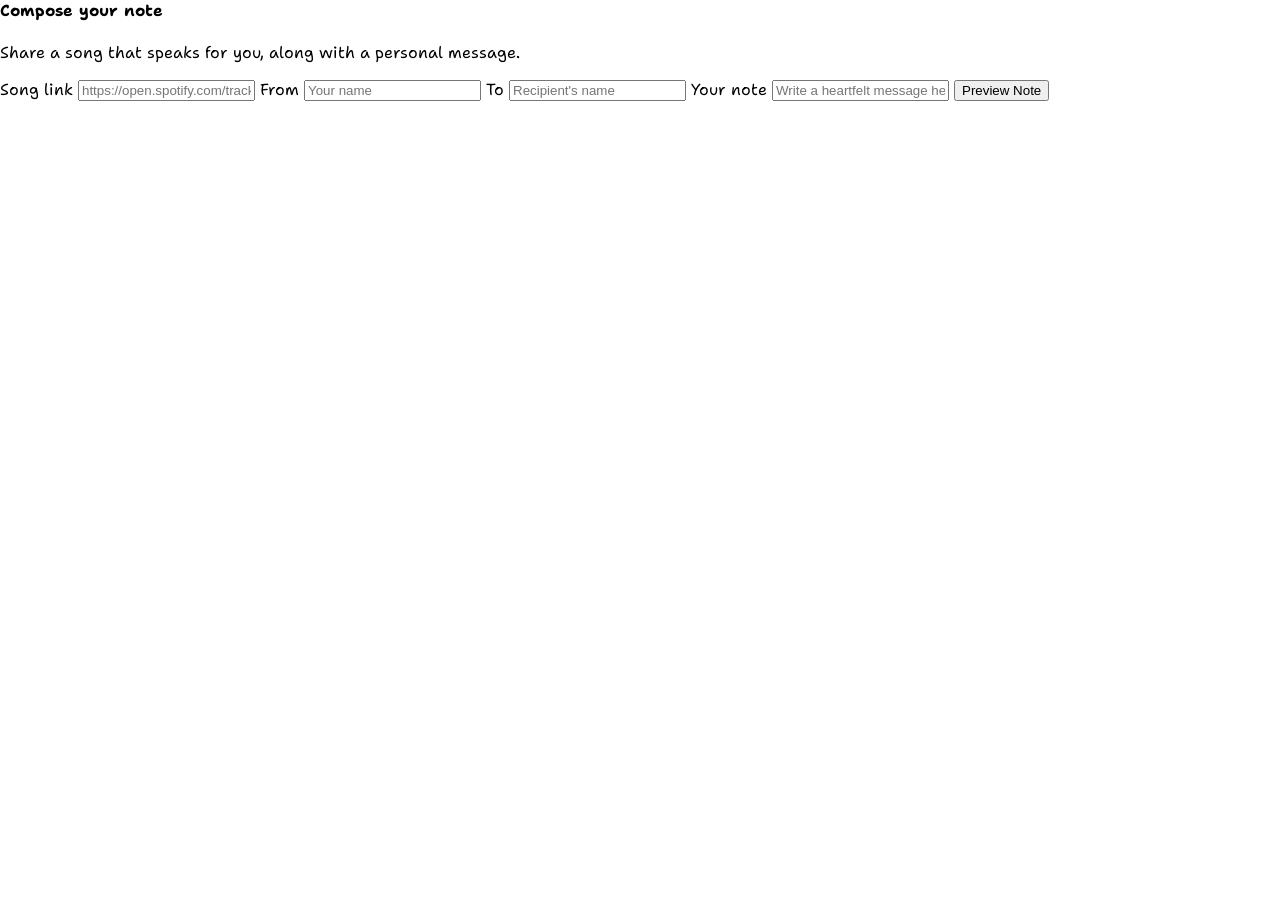
==== create.html @ 0fa99f5e "Merge pull request #22 from genevieveagugua/feature/create-note-styling Feat: Add html structure for" ====
<html lang="en">
  <head>
    <meta charset="UTF-8" />
    <meta name="viewport" content="width=device-width, initial-scale=1.0" />
    <title>CreateNote</title>
    <link rel="stylesheet" href="styles/base.css" />
    <link rel="stylesheet" href="styles/component.css" />
    <link rel="stylesheet" href="styles/layout.css" />
    <link rel="stylesheet" href="styles/pages.css" />
    <link
      href="https://fonts.googleapis.com/css2?family=Shantell+Sans:ital,wght@0,300..800;1,300..800&display=swap"
      rel="stylesheet"
    />
  </head>
  <body>
    <form>
      <h4>Compose your note</h4>
      <p>Share a song that speaks for you, along with a personal message.</p>
      <label for="song-link">Song link</label>
      <input type="text" id="song-link" name="song-link" placeholder="https://open.spotify.com/track/... Copy and paste a link from Spotify, Apple Music, or YouTube Music" />

      <label for="From">From</label>
      <input type="text" id="from-name" name="from-name" placeholder="Your name" />

      <label for="to">To</label>
      <input
        type="text"
        id="to-name"
        name="to-name"
        placeholder="Recipient's name"
      />

      <label for="your-note">Your note</label>
      <input
        type="text"
        id="your-note"
        name="your-note"
        placeholder="Write a heartfelt message here..."
      />

      <button class="btn-primary">Preview Note</button>
    </form>
  </body>
</html>
---- styles/base.css ----
:root {
      --background: #1a0b0e;
      --foreground: #fdf5f6;
      --border: #3a1a27;
      --input: #2d1418;
      --primary: #f22b6d;
      --primary-foreground: #fdf5f6;
      --secondary: #2d1418;
      --secondary-foreground: #fdf5f6;
      --muted: #2b151c;
      --muted-foreground: #a38b8e;
      --success: #214030;
      --success-foreground: #e6f9f0;
      --accent: #ff8da1;
      --accent-foreground: #1a0b0e;
      --destructive: #550019;
      --destructive-foreground: #ffecef;
      --warning: #4a2a16;
      --warning-foreground: #ffefd8;
      --card: #2a1218;
      --card-foreground: #fdf5f6;
      --sidebar: #16070a;
      --sidebar-foreground: #fdf5f6;
      --sidebar-primary: #3b1723;
      --sidebar-primary-foreground: #fdf5f6;
      --radius-sm: 4px;
      --radius-md: 8px;
      --radius-lg: 12px;
      --radius-xl: 18px;
      --font-family-body: Shantell Sans;
    }

    body {
      font-family: var(--font-family-body);
      margin: 0;
      padding: 0;
    }
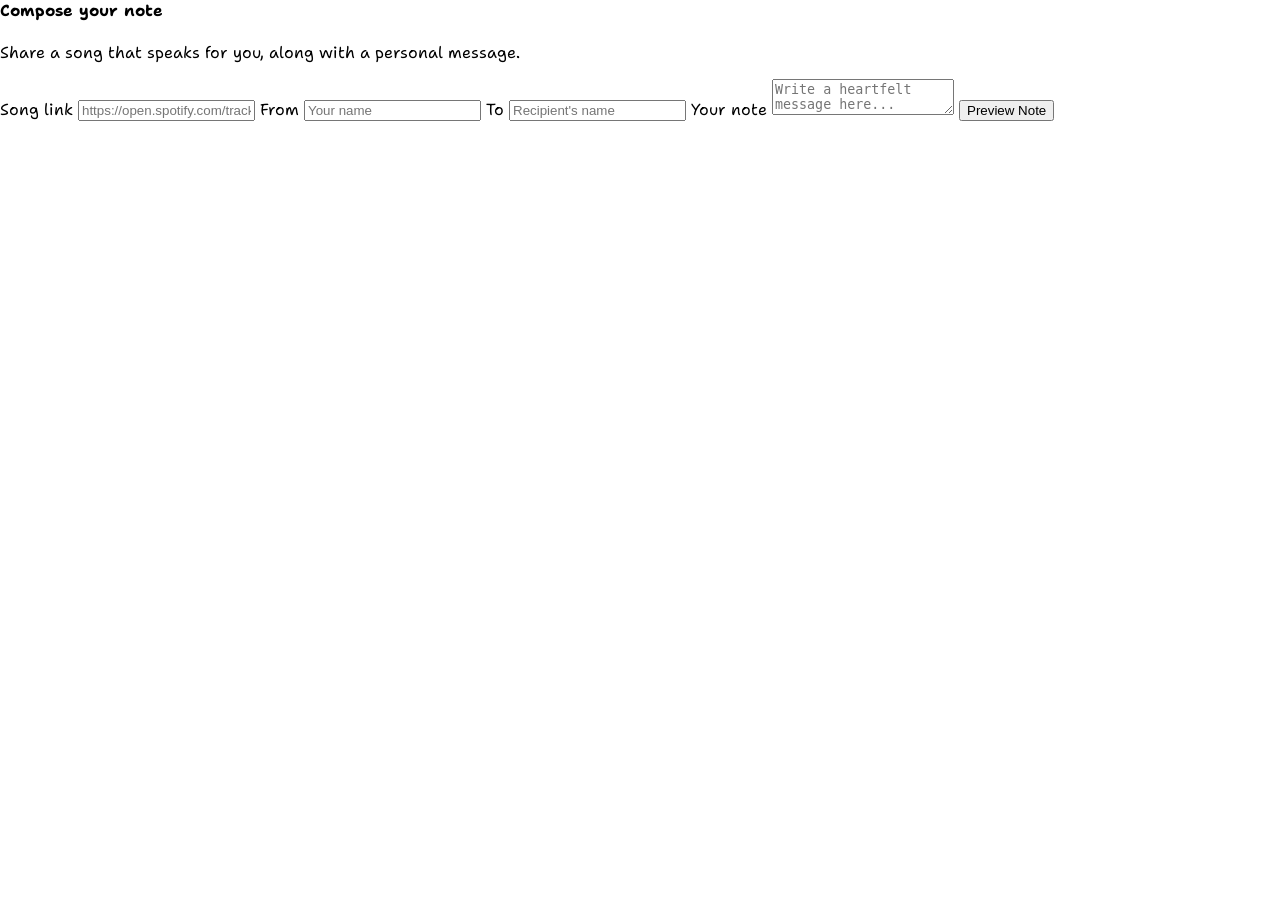
==== commit ad7023a1: "Merge pull request #23 from genevieveagugua/feature/create-note-styling Feat: Refine html structure " ====
--- a/create.html
+++ b/create.html
@@ -31,12 +31,7 @@
       />
 
       <label for="your-note">Your note</label>
-      <input
-        type="text"
-        id="your-note"
-        name="your-note"
-        placeholder="Write a heartfelt message here..."
-      />
+      <textarea id="your-note" name="your-note" placeholder="Write a heartfelt message here..."></textarea>
 
       <button class="btn-primary">Preview Note</button>
     </form>
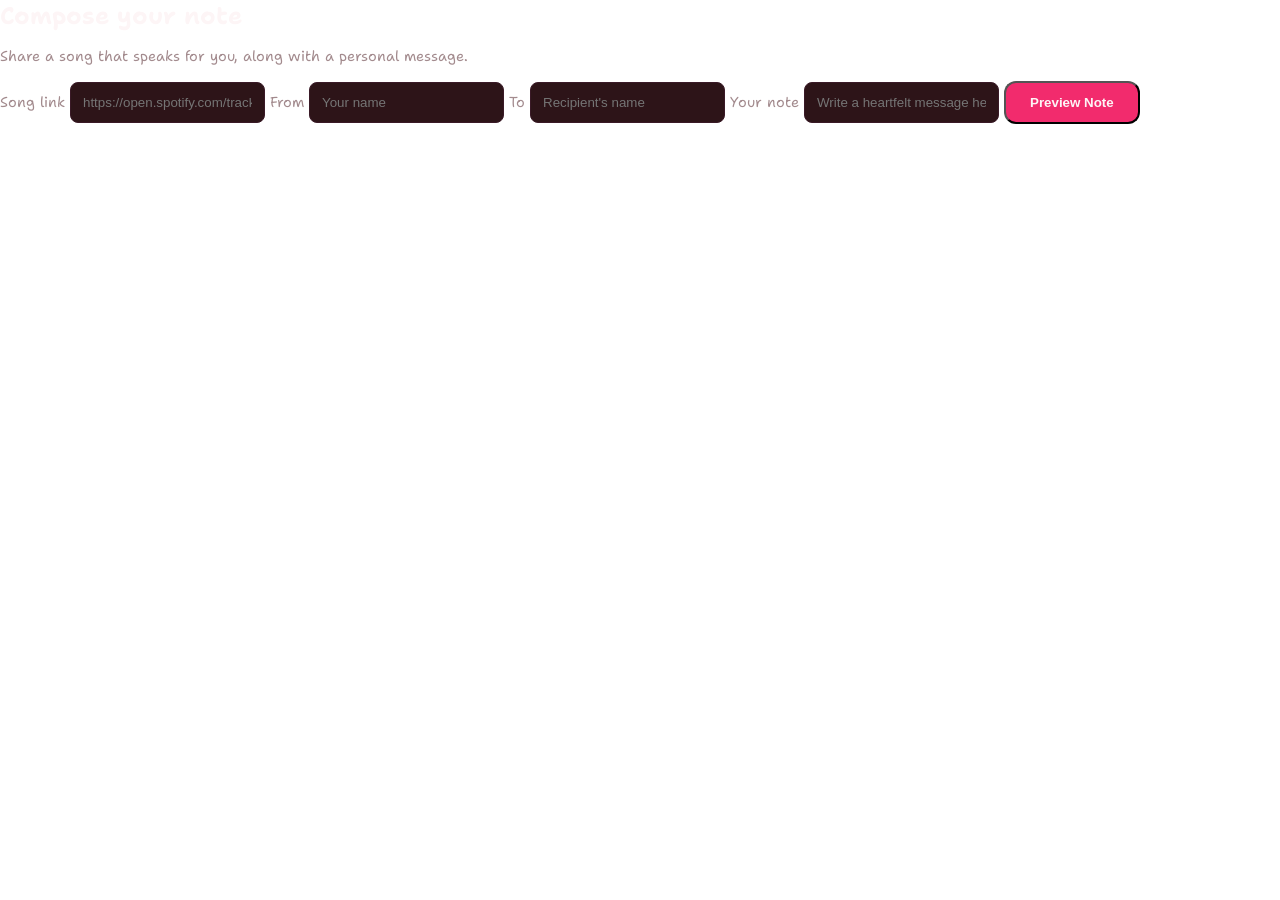
==== commit a2bb15ca: "Feat: Add html structure for Create Note page with CSS base styling" ====
--- a/create.html
+++ b/create.html
@@ -31,7 +31,12 @@
       />
 
       <label for="your-note">Your note</label>
-      <textarea id="your-note" name="your-note" placeholder="Write a heartfelt message here..."></textarea>
+      <input
+        type="text"
+        id="your-note"
+        name="your-note"
+        placeholder="Write a heartfelt message here..."
+      />
 
       <button class="btn-primary">Preview Note</button>
     </form>
--- a/styles/component.css
+++ b/styles/component.css
@@ -0,0 +1,84 @@
+/* ============================= */
+/* BUTTONS */
+/* ============================= */
+
+.btn,
+button {
+  padding: 0.75rem 1.5rem;
+  border-radius: var(--radius-lg);
+  font-weight: 600;
+  transition: 0.3s ease;
+}
+
+.btn-primary,
+button[type="submit"],
+#hero button:first-of-type {
+  background: var(--primary);
+  color: var(--primary-foreground);
+}
+
+.btn-primary:hover {
+  opacity: 0.85;
+}
+
+.btn-secondary,
+#hero button:last-of-type {
+  background: transparent;
+  border: 1px solid var(--border);
+  color: var(--foreground);
+}
+
+/* ============================= */
+/* CARD */
+/* ============================= */
+
+article,
+.preview-card {
+  background: var(--card);
+  padding: var(--spacing-lg);
+  border-radius: var(--radius-lg);
+  border: 1px solid var(--border);
+}
+
+/* ============================= */
+/* FORM ELEMENTS */
+/* ============================= */
+
+label {
+  font-size: 0.9rem;
+  color: var(--muted-foreground);
+}
+
+input {
+  padding: 0.75rem;
+  border-radius: var(--radius-md);
+  border: 1px solid var(--border);
+  background: var(--input);
+  color: var(--foreground);
+}
+
+input:focus {
+  outline: none;
+  border-color: var(--primary);
+}
+
+/* ============================= */
+/* TYPOGRAPHY */
+/* ============================= */
+
+h1,
+h2,
+h3,
+h4 {
+  margin-bottom: var(--spacing-sm);
+}
+
+p {
+  color: var(--muted-foreground);
+}
+
+blockquote {
+  font-style: italic;
+  border-left: 3px solid var(--primary);
+  padding-left: var(--spacing-md);
+}
--- a/styles/pages.css
+++ b/styles/pages.css
@@ -0,0 +1,55 @@
+/* LANDING HERO */
+
+#hero p:first-of-type {
+  color: var(--accent);
+  font-size: 0.9rem;
+}
+
+/* CTA SECTION */
+
+#create-now {
+  text-align: center;
+}
+
+#create-now button {
+  margin: var(--spacing-md) 0;
+}
+
+/* REVIEW SECTION */
+
+#review article {
+  display: grid;
+  gap: var(--spacing-sm);
+}
+
+/* AUTH PAGES */
+
+form h4,
+form h6 {
+  font-size: 1.5rem;
+  color: var(--foreground);
+}
+
+form p {
+  font-size: 0.9rem;
+}
+
+/* PREVIEW NOTE */
+
+.note {
+  background: rgba(255, 255, 255, 0.04);
+  padding: var(--spacing-lg);
+  border-radius: var(--radius-lg);
+}
+
+.note-header {
+  display: flex;
+  justify-content: space-between;
+  font-size: 0.9rem;
+}
+
+.actions {
+  display: flex;
+  justify-content: space-between;
+  gap: var(--spacing-md);
+}
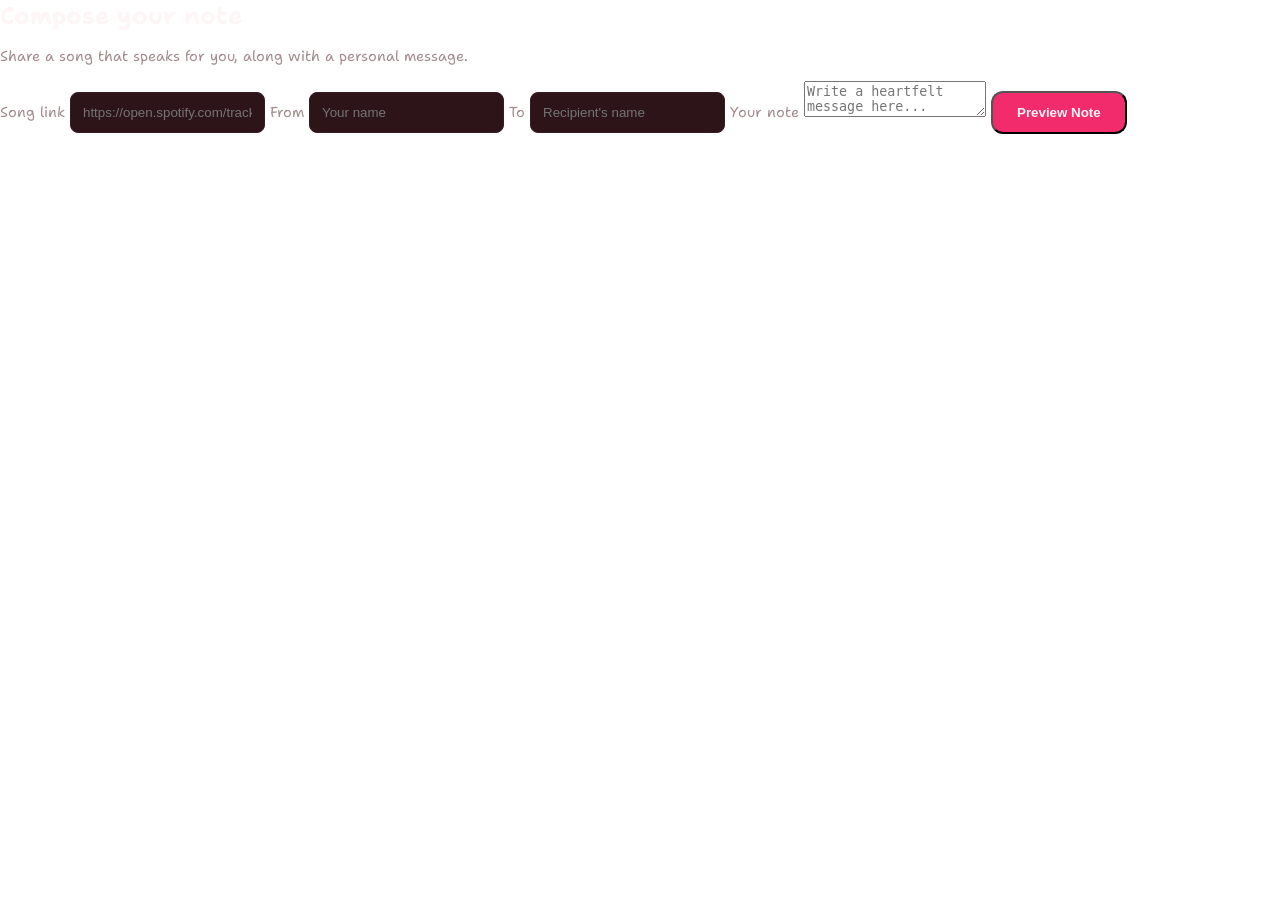
==== commit c9753004: "Feat: Refine html structure for create note page" ====
--- a/create.html
+++ b/create.html
@@ -31,12 +31,7 @@
       />
 
       <label for="your-note">Your note</label>
-      <input
-        type="text"
-        id="your-note"
-        name="your-note"
-        placeholder="Write a heartfelt message here..."
-      />
+      <textarea id="your-note" name="your-note" placeholder="Write a heartfelt message here..."></textarea>
 
       <button class="btn-primary">Preview Note</button>
     </form>
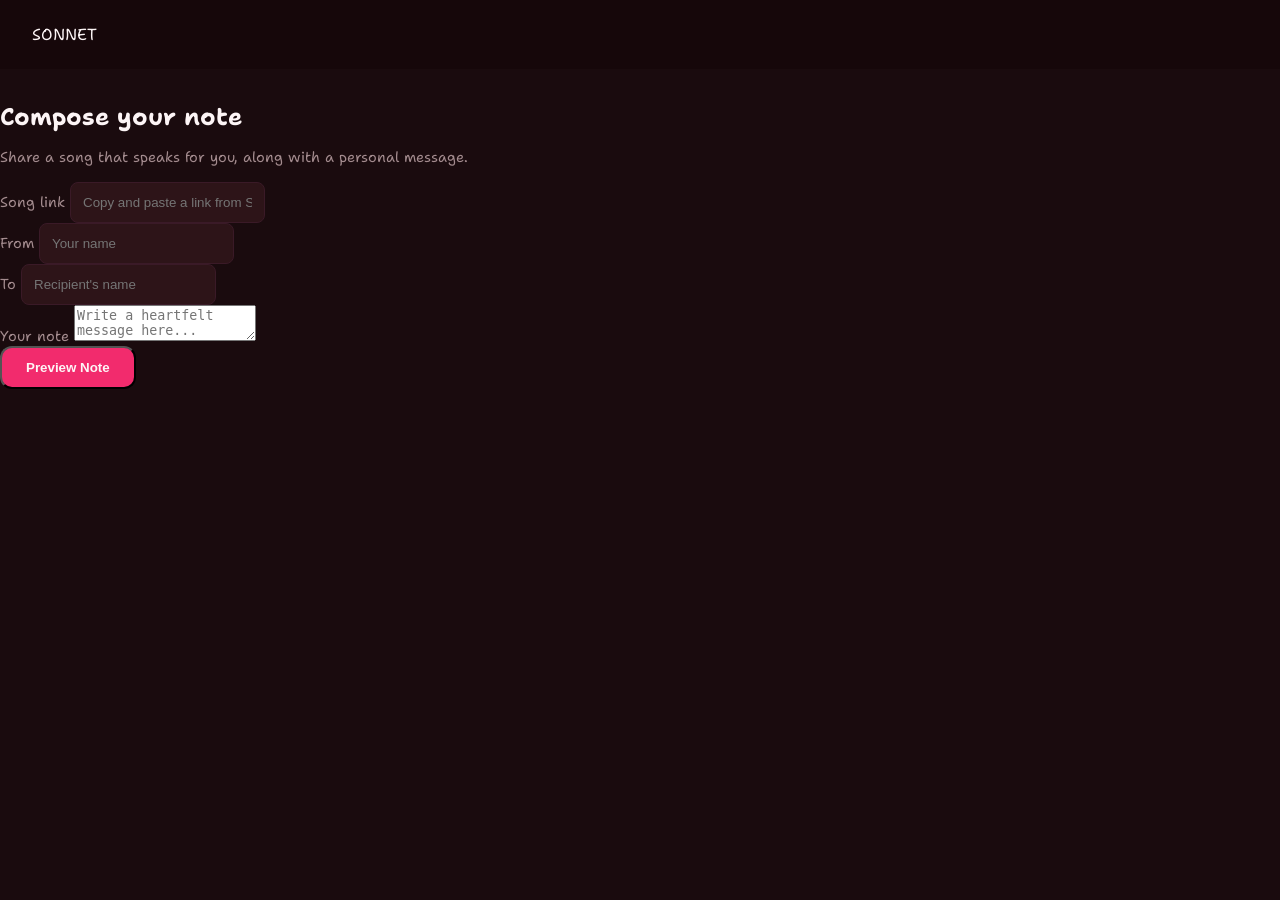
==== commit e5f08fa2: "feat: add header component and made use of html5 form validation" ====
--- a/create.html
+++ b/create.html
@@ -2,7 +2,7 @@
   <head>
     <meta charset="UTF-8" />
     <meta name="viewport" content="width=device-width, initial-scale=1.0" />
-    <title>CreateNote</title>
+    <title>Create Note</title>
     <link rel="stylesheet" href="styles/base.css" />
     <link rel="stylesheet" href="styles/component.css" />
     <link rel="stylesheet" href="styles/layout.css" />
@@ -13,27 +13,65 @@
     />
   </head>
   <body>
-    <form>
-      <h4>Compose your note</h4>
-      <p>Share a song that speaks for you, along with a personal message.</p>
-      <label for="song-link">Song link</label>
-      <input type="text" id="song-link" name="song-link" placeholder="https://open.spotify.com/track/... Copy and paste a link from Spotify, Apple Music, or YouTube Music" />
+    <header>
+      <nav class="nav__container">
+        <a href="index.html">SONNET</a>
+      </nav>
+    </header>
+    <main>
+    <section>
+      <form action="preview.html" class="form-centered card-base full-width max-width-sm flex-col gap-md">
+        <h4 class="text-center">Compose your note</h4>
+        <p class="text-center text-medium">Share a song that speaks for you, along with a personal message.</p>
+        
+        <div class="field-group flex-col gap-sm">
+          <label for="song-link" class="text-small">Song link</label>
+          <input
+            type="url"
+            id="song-link"
+            name="song-link"
+            required
+            placeholder="Copy and paste a link from Spotify, Apple Music, or YouTube Music"
+          />
+        </div>
 
-      <label for="From">From</label>
-      <input type="text" id="from-name" name="from-name" placeholder="Your name" />
-
-      <label for="to">To</label>
-      <input
-        type="text"
-        id="to-name"
-        name="to-name"
-        placeholder="Recipient's name"
-      />
-
-      <label for="your-note">Your note</label>
-      <textarea id="your-note" name="your-note" placeholder="Write a heartfelt message here..."></textarea>
-
-      <button class="btn-primary">Preview Note</button>
-    </form>
+        <div class="field-row flex-row gap-md">
+          <div class="field-group flex-col gap-sm">
+            <label for="from-name" class="text-small">From</label>
+            <input
+              type="text"
+              id="from-name"
+              name="from-name"
+              required
+              placeholder="Your name"
+            />
+          </div>
+          
+          <div class="field-group flex-col gap-sm">
+            <label for="to-name" class="text-small">To</label>
+            <input
+              type="text"
+              id="to-name"
+              name="to-name"
+              required
+              placeholder="Recipient's name"
+            />
+          </div>
+        </div>
+        
+        <div class="field-group flex-col gap-sm">
+          <label for="your-note" class="text-small">Your note</label>
+          <textarea
+            id="your-note"
+            name="your-note"
+            required
+            placeholder="Write a heartfelt message here..."
+          ></textarea>
+        </div>
+        
+        <button type="submit" class="btn-primary">Preview Note</button>
+      </form>
+    </section>
+    </main>
   </body>
 </html>
--- a/styles/base.css
+++ b/styles/base.css
@@ -1,39 +1,55 @@
-    :root {
-      --background: #1a0b0e;
-      --foreground: #fdf5f6;
-      --border: #3a1a27;
-      --input: #2d1418;
-      --primary: #f22b6d;
-      --primary-foreground: #fdf5f6;
-      --secondary: #2d1418;
-      --secondary-foreground: #fdf5f6;
-      --muted: #2b151c;
-      --muted-foreground: #a38b8e;
-      --success: #214030;
-      --success-foreground: #e6f9f0;
-      --accent: #ff8da1;
-      --accent-foreground: #1a0b0e;
-      --destructive: #550019;
-      --destructive-foreground: #ffecef;
-      --warning: #4a2a16;
-      --warning-foreground: #ffefd8;
-      --card: #2a1218;
-      --card-foreground: #fdf5f6;
-      --sidebar: #16070a;
-      --sidebar-foreground: #fdf5f6;
-      --sidebar-primary: #3b1723;
-      --sidebar-primary-foreground: #fdf5f6;
-      --radius-sm: 4px;
-      --radius-md: 8px;
-      --radius-lg: 12px;
-      --radius-xl: 18px;
-      --font-family-body: Shantell Sans;
-    }
+:root {
+  --background: #1a0b0e;
+  --foreground: #fdf5f6;
+  --border: #3a1a27;
+  --input: #2d1418;
+  --primary: #f22b6d;
+  --primary-foreground: #fdf5f6;
+  --secondary: #2d1418;
+  --secondary-foreground: #fdf5f6;
+  --muted: #2b151c;
+  --muted-foreground: #a38b8e;
+  --success: #214030;
+  --success-foreground: #e6f9f0;
+  --accent: #ff8da1;
+  --accent-foreground: #1a0b0e;
+  --destructive: #550019;
+  --destructive-foreground: #ffecef;
+  --warning: #4a2a16;
+  --warning-foreground: #ffefd8;
+  --card: #2a1218;
+  --card-foreground: #fdf5f6;
+  --sidebar: #16070a;
+  --sidebar-foreground: #fdf5f6;
+  --sidebar-primary: #3b1723;
+  --sidebar-primary-foreground: #fdf5f6;
+  --radius-sm: 4px;
+  --radius-md: 8px;
+  --radius-lg: 12px;
+  --radius-xl: 18px;
+  --spacing-sm: 8px;
+  --spacing-md: 16px;
+  --spacing-lg: 24px;
+  --spacing-xl: 32px;
+  --spacing-2xl: 64px;
+  --text-sm: 1em;
+  --text-nm: 1.5em;
+  --text-md: 2em;
+  --text-lg: 3em;
+  --text-xl: 4em;
+  --width-container: 1200px;
+  --width-container-sm: 900px;
+  --font-weight-regular: 400;
+  --font-weight-bold: 700;
+  --font-family-body: Shantell Sans;
+}
 
-    body {
-      font-family: var(--font-family-body);
-      margin: 0;
-      padding: 0;
-    }
-
-    +body {
+  font-family: var(--font-family-body);
+  margin: 0;
+  padding: 0;
+  background-color: var(--background);
+  display: grid;
+  grid-template-rows: auto 1fr auto;
+  min-height: 100vh;
+}
--- a/styles/layout.css
+++ b/styles/layout.css
@@ -0,0 +1,469 @@
+/* HEADER & NAVIGATION */
+.header {
+  display: grid;
+  grid-template-columns: 1fr;
+  grid-template-rows: auto auto;
+  margin-bottom: var(--spacing-xl);
+  padding: 0;
+  width: 100%;
+  box-sizing: border-box;
+}
+
+.nav__container {
+  display: flex;
+  justify-content: space-between;
+  align-items: center;
+  padding: var(--spacing-md);
+  gap: var(--spacing-md);
+  position: sticky;
+  top: 0;
+  background-color: var(--sidebar);
+}
+
+.nav__container a {
+  text-decoration: none;
+  color: var(--foreground);
+  font-weight: var(--font-weight-regular);
+  font-size: var(--text-sm);
+}
+
+/* Hide navigation links on mobile, show hamburger */
+.nav__container a:not(:first-child) {
+  display: none;
+}
+
+.nav__container i {
+  display: block;
+  cursor: pointer;
+  color: var(--foreground);
+  font-size: var(--text-nm);
+}
+
+/* HERO SECTION */
+.hero__aside {
+  display: flex;
+  flex-direction: column;
+  gap: var(--spacing-md);
+  text-align: center;
+  padding: var(--spacing-lg) var(--spacing-lg);
+  grid-column: 1;
+  grid-row: 2;
+  width: 100%;
+  box-sizing: border-box;
+}
+
+.hero__aside div {
+  display: flex;
+  flex-direction: column;
+  gap: var(--spacing-md);
+  align-items: center;
+  margin-top: var(--spacing-md);
+}
+
+.hero__aside h1 {
+  font-size: var(--text-md);
+  color: var(--foreground);
+}
+
+.hero__image {
+  display: flex;
+  justify-content: center;
+  padding: var(--spacing-md);
+  grid-column: 1;
+  grid-row: 3;
+}
+
+.hero__image img {
+  max-width: 100%;
+  height: auto;
+}
+
+/* MAIN CONTENT */
+.main {
+  display: grid;
+  grid-template-columns: 1fr;
+  padding: var(--spacing-md);
+  margin: 0 auto;
+  width: 100%;
+  box-sizing: border-box;
+}
+
+/* HOW IT WORKS SECTION */
+.how-it-works__container {
+  display: grid;
+  grid-template-columns: 1fr;
+  gap: var(--spacing-lg);
+  padding: var(--spacing-lg) var(--spacing-md);
+  text-align: center;
+  width: 100%;
+  box-sizing: border-box;
+}
+
+.how-it-works__container h2 {
+  margin-bottom: var(--spacing-md);
+  color: var(--foreground);
+}
+
+.how-it-works__container > p {
+  margin-bottom: var(--spacing-lg);
+}
+
+.list__container {
+  display: flex;
+  flex-direction: column;
+  gap: var(--spacing-lg);
+  margin-top: var(--spacing-lg);
+  padding: 0;
+  list-style: none;
+}
+
+.list__item {
+  display: flex;
+  flex-direction: column;
+  gap: var(--spacing-md);
+  padding: var(--spacing-lg);
+  background-color: var(--muted);
+  border-radius: var(--radius-lg);
+  text-align: left;
+}
+
+.list__item h3 {
+  display: flex;
+  justify-content: space-between;
+  align-items: center;
+  color: var(--foreground);
+}
+
+/* TEMPLATES SECTION */
+#templates {
+  display: grid;
+  grid-template-columns: 1fr;
+  gap: var(--spacing-lg);
+  padding: var(--spacing-lg) var(--spacing-md);
+  text-align: center;
+}
+
+#templates h2 {
+  margin-bottom: var(--spacing-md);
+  color: var(--foreground);
+}
+
+#templates h3 {
+  margin-top: var(--spacing-lg);
+  margin-bottom: 0;
+  color: var(--foreground);
+}
+
+/* REVIEW SECTION */
+#review {
+  display: grid;
+  grid-template-columns: 1fr;
+  gap: var(--spacing-lg);
+  padding: var(--spacing-lg) var(--spacing-md);
+  text-align: center;
+  width: 100%;
+  box-sizing: border-box;
+}
+
+#review h2 {
+  margin-bottom: var(--spacing-md);
+  color: var(--foreground);
+}
+
+#review > div {
+  display: flex;
+  flex-direction: column;
+  gap: var(--spacing-lg);
+  margin-top: var(--spacing-lg);
+}
+
+#review article {
+  display: flex;
+  flex-direction: column;
+  gap: var(--spacing-md);
+  padding: var(--spacing-lg);
+  background-color: var(--card);
+  border-radius: var(--radius-lg);
+  text-align: left;
+}
+
+.article__name {
+  color: var(--foreground);
+}
+
+#review blockquote {
+  margin: 0;
+  padding: var(--spacing-md) 0;
+  color: var(--muted-foreground);
+}
+
+#review footer {
+  font-size: var(--text-sm);
+  color: var(--muted-foreground);
+  font-style: italic;
+}
+
+/* CTA SECTION */
+#create-now {
+  display: grid;
+  grid-template-columns: 1fr;
+  gap: var(--spacing-lg);
+  padding: var(--spacing-xl) var(--spacing-md);
+  text-align: center;
+  justify-items: center;
+  width: 100%;
+  box-sizing: border-box;
+}
+
+#create-now h2 {
+  margin-bottom: var(--spacing-md);
+  color: var(--foreground);
+}
+
+#create-now button {
+  margin-top: var(--spacing-md);
+}
+
+/* FOOTER */
+footer {
+  display: grid;
+  grid-template-columns: auto auto;
+  gap: var(--spacing-md);
+  padding: var(--spacing-xl) var(--spacing-md);
+  text-align: center;
+  background-color: var(--sidebar);
+  margin-top: var(--spacing-2xl);
+  justify-content: space-between;
+  align-items: center;
+}
+
+footer nav {
+  display: flex;
+  gap: var(--spacing-lg);
+  justify-content: space-between;
+  align-items: center;
+}
+
+footer a {
+  text-decoration: none;
+  color: var(--foreground);
+  font-size: var(--text-sm);
+}
+
+/* TABLET RESPONSIVE (min-width: 640px) */
+@media (min-width: 640px) {
+  .hero__aside {
+    padding: var(--spacing-xl) var(--spacing-lg);
+  }
+
+  .hero__aside h1 {
+    font-size: var(--text-xl);
+  }
+
+  .hero__aside div {
+    flex-direction: row;
+    justify-content: center;
+  }
+
+  .main {
+    padding: var(--spacing-lg) var(--spacing-xl);
+  }
+
+  .how-it-works__container,
+  #templates,
+  #review,
+  #create-now {
+    padding: var(--spacing-xl) var(--spacing-lg);
+  }
+
+  .how-it-works__container h2 {
+    font-size: var(--text-lg);
+  }
+
+  .list__container {
+    gap: var(--spacing-xl);
+  }
+
+  .list__item {
+    padding: var(--spacing-xl);
+  }
+
+  #templates h2 {
+    font-size: var(--text-lg);
+  }
+
+  #review h2 {
+    font-size: var(--text-lg);
+  }
+
+  #review > div {
+    gap: var(--spacing-xl);
+  }
+
+  #create-now h2 {
+    font-size: var(--text-lg);
+  }
+
+  footer {
+    flex-direction: row;
+    justify-content: space-between;
+    padding: var(--spacing-xl) var(--spacing-lg);
+  }
+}
+
+/* DESKTOP RESPONSIVE (min-width: 1024px) */
+@media (min-width: 1024px) {
+  /* Show full navigation, hide hamburger */
+  .nav__container {
+    padding: var(--spacing-lg) var(--spacing-xl);
+  }
+
+  .nav__container a:not(:first-child) {
+    display: block;
+  }
+
+  .nav__container a:nth-child(2) {
+    margin-left: auto;
+  }
+
+  .nav__container a:nth-child(7) {
+    margin-left: auto;
+  }
+
+  .nav__container i {
+    display: none;
+  }
+
+  /* Hero section: two-column layout */
+  .header {
+    grid-template-columns: 1fr 1fr;
+    grid-template-rows: auto 1fr;
+    margin-bottom: var(--spacing-2xl);
+  }
+
+  .nav__container {
+    grid-column: 1 / -1;
+    grid-row: 1;
+  }
+
+  .hero__aside {
+    grid-column: 1;
+    grid-row: 2;
+    text-align: left;
+    padding: var(--spacing-xl) var(--spacing-2xl);
+    justify-content: center;
+  }
+
+  .hero__aside h1 {
+    font-size: var(--text-xl);
+  }
+
+  .hero__aside div {
+    justify-content: flex-start;
+  }
+
+  .hero__image {
+    grid-column: 2;
+    grid-row: 2;
+    justify-self: center;
+    align-self: center;
+    padding: var(--spacing-xl);
+  }
+
+  /* Center main content with max-width */
+  .main {
+    max-width: var(--width-container);
+    margin: 0 auto;
+    padding: var(--spacing-xl) var(--spacing-lg);
+  }
+
+  .how-it-works__container,
+  #templates,
+  #review,
+  #create-now {
+    margin: 0 auto;
+    width: 100%;
+  }
+
+  .how-it-works__container h2 {
+    font-size: var(--text-lg);
+  }
+
+  /* How it works: horizontal layout for steps */
+  .list__container {
+    flex-direction: row;
+    align-items: stretch;
+  }
+
+  .list__item {
+    flex: 1;
+    min-width: 0;
+  }
+
+  /* Templates section: two-column text layout */
+  #templates {
+    max-width: var(--width-container-sm);
+    margin: 0 auto;
+  }
+
+  #templates h2 {
+    font-size: var(--text-lg);
+  }
+
+  #templates h3 {
+    text-align: left;
+    margin-bottom: 0;
+  }
+
+  #templates p {
+    text-align: left;
+  }
+
+  /* Review section: three-column nested grid */
+  #review {
+    grid-template-columns: 1fr;
+  }
+
+  #review h2 {
+    font-size: var(--text-lg);
+  }
+
+  #review > div {
+    display: grid;
+    grid-template-columns: repeat(3, 1fr);
+    gap: var(--spacing-xl);
+  }
+
+  /* CTA section */
+  #create-now {
+    max-width: var(--width-container-sm);
+    margin: 0 auto;
+  }
+
+  #create-now h2 {
+    font-size: var(--text-lg);
+  }
+}
+
+/*LARGE DESKTOP (min-width: 1280px)*/
+@media (min-width: 1280px) {
+  .main {
+    max-width: var(--width-container);
+    padding: var(--spacing-xl) var(--spacing-2xl);
+  }
+
+  .hero__aside {
+    padding: var(--spacing-2xl) var(--spacing-2xl);
+  }
+
+  .how-it-works__container,
+  #templates,
+  #review,
+  #create-now {
+    padding: var(--spacing-2xl) var(--spacing-xl);
+  }
+
+  footer {
+    padding: var(--spacing-xl) var(--spacing-2xl);
+  }
+}
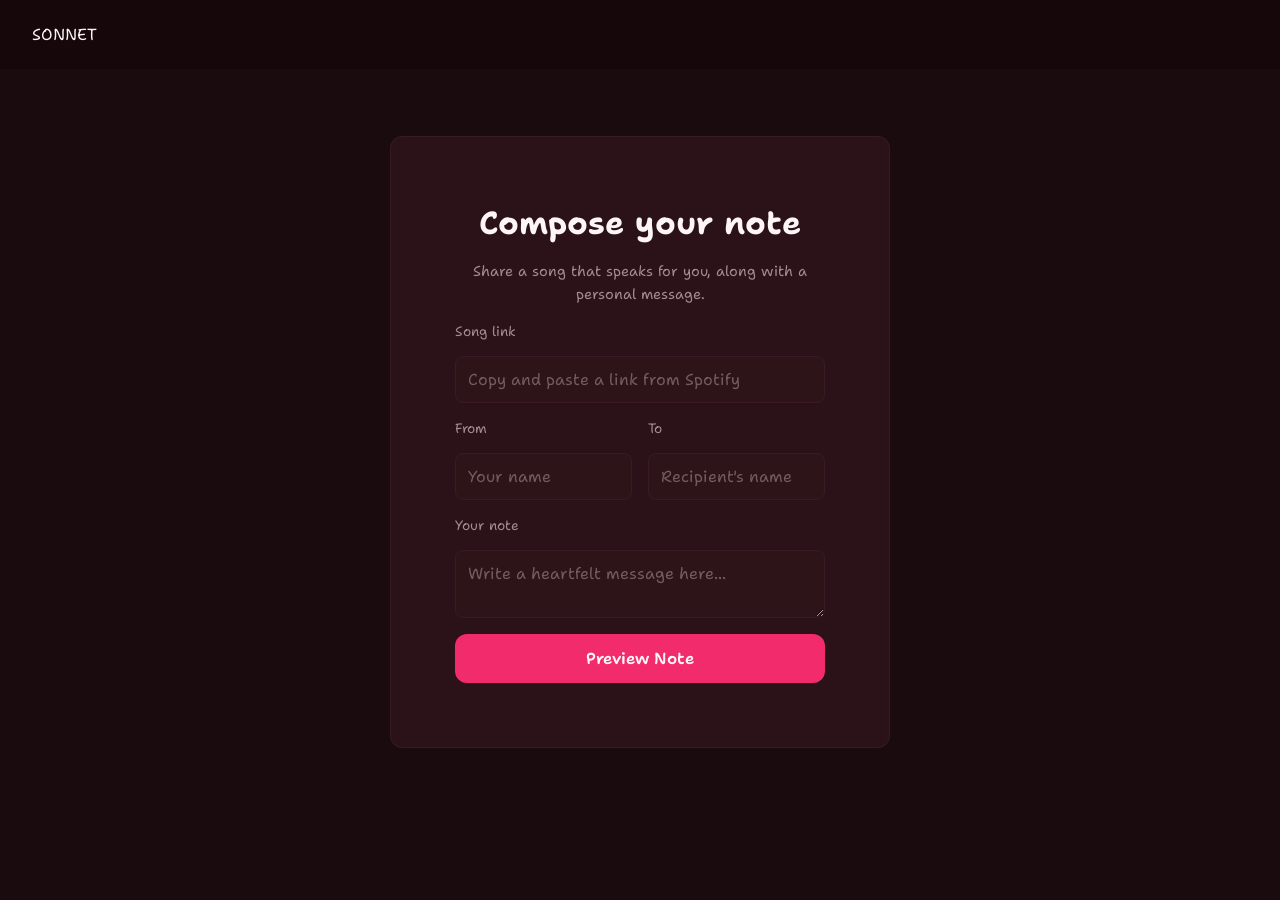
==== commit 4a071ace: "feat: store form data in url and display in preview page" ====
--- a/create.html
+++ b/create.html
@@ -20,7 +20,7 @@
     </header>
     <main>
     <section>
-      <form action="preview.html" class="form-centered card-base full-width max-width-sm flex-col gap-md">
+      <form id="sonnet-note" method="get" action="preview.html" class="form-centered card-base full-width max-width-sm flex-col gap-md">
         <h4 class="text-center">Compose your note</h4>
         <p class="text-center text-medium">Share a song that speaks for you, along with a personal message.</p>
         
@@ -31,7 +31,7 @@
             id="song-link"
             name="song-link"
             required
-            placeholder="Copy and paste a link from Spotify, Apple Music, or YouTube Music"
+            placeholder="Copy and paste a link from Spotify"
           />
         </div>
 
--- a/styles/base.css
+++ b/styles/base.css
@@ -1,4 +1,5 @@
 :root {
+  /* Colors */
   --background: #1a0b0e;
   --foreground: #fdf5f6;
   --border: #3a1a27;
@@ -23,25 +24,47 @@
   --sidebar-foreground: #fdf5f6;
   --sidebar-primary: #3b1723;
   --sidebar-primary-foreground: #fdf5f6;
+
+  /* Border Radius */
   --radius-sm: 4px;
   --radius-md: 8px;
   --radius-lg: 12px;
   --radius-xl: 18px;
+
+  /* Spacing */
   --spacing-sm: 8px;
   --spacing-md: 16px;
   --spacing-lg: 24px;
   --spacing-xl: 32px;
   --spacing-2xl: 64px;
+
+  /* Typography Sizes */
   --text-sm: 1em;
   --text-nm: 1.5em;
   --text-md: 2em;
   --text-lg: 3em;
   --text-xl: 4em;
+
+  /* Container Widths */
   --width-container: 1200px;
   --width-container-sm: 900px;
+  --width-container-mobile-sidebar: 250px;
+
+  /* Container Heights */
+  --height-container: 100vh;
+
+  /* Font Weights */
   --font-weight-regular: 400;
   --font-weight-bold: 700;
+
+  /* Font Families */
   --font-family-body: Shantell Sans;
+}
+
+/* GLOBAL RESETS & BASE STYLES */
+
+* {
+  box-sizing: border-box;
 }
 
 body {
@@ -49,7 +72,118 @@
   margin: 0;
   padding: 0;
   background-color: var(--background);
+  color: var(--foreground);
   display: grid;
   grid-template-rows: auto 1fr auto;
   min-height: 100vh;
 }
+
+/* BASE TYPOGRAPHY */
+
+h1,
+h2,
+h3,
+h4,
+h5,
+h6 {
+  margin: 0 0 var(--spacing-sm) 0;
+  color: var(--foreground);
+  font-weight: var(--font-weight-bold);
+}
+
+p {
+  margin: 0 0 var(--spacing-md) 0;
+  color: var(--muted-foreground);
+  line-height: 1.6;
+}
+
+a {
+  color: var(--foreground);
+  text-decoration: none;
+}
+
+blockquote {
+  margin: 0;
+  padding: var(--spacing-md) 0;
+  font-style: italic;
+  border-left: 3px solid var(--primary);
+  padding-left: var(--spacing-md);
+  color: var(--muted-foreground);
+}
+
+/* UTILITY CLASSES */
+
+/* Text utilities */
+.text-center {
+  text-align: center;
+}
+
+.text-left {
+  text-align: left;
+}
+
+.text-small {
+  font-size: 0.85rem;
+}
+
+.text-medium {
+  font-size: 0.9rem;
+}
+
+/* Flex utilities */
+.flex-col {
+  display: flex;
+  flex-direction: column;
+}
+
+.flex-row {
+  display: flex;
+  flex-direction: row;
+}
+
+.gap-sm {
+  gap: var(--spacing-sm);
+}
+
+.gap-md {
+  gap: var(--spacing-md);
+}
+
+.gap-lg {
+  gap: var(--spacing-lg);
+}
+
+.gap-xl {
+  gap: var(--spacing-xl);
+}
+
+/* Layout utilities */
+.full-width {
+  width: 100%;
+}
+
+.max-width-sm {
+  max-width: 500px;
+}
+
+.max-width-md {
+  max-width: 900px;
+}
+
+/* Card base */
+.card-base {
+  background: var(--card);
+  padding: var(--spacing-lg);
+  border-radius: var(--radius-lg);
+  border: 1px solid var(--border);
+}
+
+/* Section base */
+.section-base {
+  display: grid;
+  grid-template-columns: 1fr;
+  gap: var(--spacing-lg);
+  padding: var(--spacing-lg) var(--spacing-md);
+  text-align: center;
+  width: 100%;
+}
--- a/styles/component.css
+++ b/styles/component.css
@@ -1,84 +1,165 @@
-/* ============================= */
 /* BUTTONS */
-/* ============================= */
 
 .btn,
 button {
   padding: 0.75rem 1.5rem;
+  border: none;
   border-radius: var(--radius-lg);
   font-weight: 600;
-  transition: 0.3s ease;
+  font-family: var(--font-family-body);
+  cursor: pointer;
+  transition: opacity 0.3s ease, transform 0.2s ease;
+}
+
+.btn:hover,
+button:hover {
+  opacity: 0.85;
+}
+
+.btn:active,
+button:active {
+  transform: scale(0.98);
 }
 
 .btn-primary,
-button[type="submit"],
-#hero button:first-of-type {
+button[type="submit"] {
   background: var(--primary);
   color: var(--primary-foreground);
+  padding: var(--spacing-sm) var(--spacing-md);
+  border-radius: var(--radius-lg);
 }
 
-.btn-primary:hover {
-  opacity: 0.85;
-}
-
-.btn-secondary,
-#hero button:last-of-type {
+.btn-secondary {
   background: transparent;
   border: 1px solid var(--border);
   color: var(--foreground);
 }
 
-/* ============================= */
-/* CARD */
-/* ============================= */
+.btn-secondary:hover {
+  background: var(--muted);
+}
 
-article,
-.preview-card {
-  background: var(--card);
+/* NAVIGATION */
+
+.nav__container a {
+  text-decoration: none;
+  color: var(--foreground);
+  font-weight: var(--font-weight-regular);
+  font-size: var(--text-sm);
+  transition: color 0.2s ease;
+}
+
+.nav__container a:hover {
+  color: var(--accent);
+}
+
+/* LIST ITEMS (COMPONENT) */
+
+.list__item {
+  background-color: var(--muted);
+  border-radius: var(--radius-lg);
+  padding: var(--spacing-lg);
+}
+
+.list__item h3 {
+  display: flex;
+  justify-content: space-between;
+  align-items: center;
+  color: var(--foreground);
+}
+
+/* Responsive: Tablet */
+@media (min-width: 640px) {
+  .list__item {
+    padding: var(--spacing-xl);
+  }
+}
+
+/* Responsive: Desktop */
+@media (min-width: 1024px) {
+  .list__item {
+    flex: 1;
+    min-width: 0;
+  }
+}
+
+/* REVIEW CARDS */
+
+.article__name {
+  color: var(--foreground);
+  font-weight: var(--font-weight-bold);
+}
+
+#review footer {
+  font-size: var(--text-sm);
+  color: var(--muted-foreground);
+  font-style: italic;
+}
+
+/* FORMS */
+
+label {
+  display: block;
+  color: var(--muted-foreground);
+  margin-bottom: var(--spacing-sm);
+}
+
+input,
+textarea {
+  width: 100%;
+  padding: 0.75rem;
+  border-radius: var(--radius-md);
+  border: 1px solid var(--border);
+  background: var(--input);
+  color: var(--foreground);
+  font-family: var(--font-family-body);
+  font-size: 1rem;
+  transition: border-color 0.2s ease;
+}
+
+input:focus,
+textarea:focus {
+  outline: none;
+  border-color: var(--primary);
+}
+
+input::placeholder,
+textarea::placeholder {
+  color: var(--muted-foreground);
+  opacity: 0.6;
+}
+
+/* FOOTER LINKS */
+
+footer a {
+  text-decoration: none;
+  color: var(--foreground);
+  font-size: var(--text-sm);
+  transition: color 0.2s ease;
+}
+
+footer a:hover {
+  color: var(--accent);
+}
+
+/* NOTE CARD COMPONENT */
+
+.note {
+  background: rgba(255, 255, 255, 0.04);
   padding: var(--spacing-lg);
   border-radius: var(--radius-lg);
   border: 1px solid var(--border);
 }
 
-/* ============================= */
-/* FORM ELEMENTS */
-/* ============================= */
-
-label {
+.note-header {
+  display: flex;
+  justify-content: space-between;
+  align-items: center;
   font-size: 0.9rem;
-  color: var(--muted-foreground);
+  margin-bottom: var(--spacing-md);
 }
 
-input {
-  padding: 0.75rem;
-  border-radius: var(--radius-md);
-  border: 1px solid var(--border);
-  background: var(--input);
-  color: var(--foreground);
+.actions {
+  justify-content: space-between;
+  margin-top: var(--spacing-md);
 }
-
-input:focus {
-  outline: none;
-  border-color: var(--primary);
-}
-
-/* ============================= */
-/* TYPOGRAPHY */
-/* ============================= */
-
-h1,
-h2,
-h3,
-h4 {
-  margin-bottom: var(--spacing-sm);
-}
-
-p {
-  color: var(--muted-foreground);
-}
-
-blockquote {
-  font-style: italic;
-  border-left: 3px solid var(--primary);
-  padding-left: var(--spacing-md);
-}
--- a/styles/layout.css
+++ b/styles/layout.css
@@ -1,4 +1,5 @@
-/* HEADER & NAVIGATION */
+/* HEADER & NAVIGATION LAYOUT */
+
 .header {
   display: grid;
   grid-template-columns: 1fr;
@@ -6,7 +7,6 @@
   margin-bottom: var(--spacing-xl);
   padding: 0;
   width: 100%;
-  box-sizing: border-box;
 }
 
 .nav__container {
@@ -15,41 +15,77 @@
   align-items: center;
   padding: var(--spacing-md);
   gap: var(--spacing-md);
-  position: sticky;
+  position: fixed;
   top: 0;
+  left: 0;
+  right: 0;
   background-color: var(--sidebar);
-}
-
-.nav__container a {
-  text-decoration: none;
-  color: var(--foreground);
-  font-weight: var(--font-weight-regular);
-  font-size: var(--text-sm);
-}
-
-/* Hide navigation links on mobile, show hamburger */
-.nav__container a:not(:first-child) {
+  z-index: 1000;
+}
+
+/* Hide navigation links on mobile and show hamburger */
+.nav__container > a:not(:first-child) {
   display: none;
 }
 
-.nav__container i {
+#check {
+  display: none;
+}
+
+.checkbtn:hover {
+  color: var(--accent);
+}
+
+.checkbtn i {
   display: block;
-  cursor: pointer;
-  color: var(--foreground);
   font-size: var(--text-nm);
 }
 
-/* HERO SECTION */
+/* Mobile navigation menu */
+.mobile__nav {
+  position: fixed;
+  top: 60px;
+  right: -100%;
+  width: var(--width-container-mobile-sidebar);
+  height: var(--height-container);
+  background: var(--sidebar);
+  display: flex;
+  flex-direction: column;
+  gap: var(--spacing-sm);
+  padding: var(--spacing-lg) var(--spacing-md);
+  transition: right 0.3s ease;
+  z-index: 999;
+  overflow-y: auto;
+}
+
+/* Show mobile menu when checkbox is checked */
+#check:checked ~ .mobile__nav {
+  right: 0;
+}
+
+/* Mobile nav links styling */
+.mobile__nav a {
+  padding: var(--spacing-sm) var(--spacing-md);
+  border-radius: var(--radius-md);
+  transition: background 0.2s ease;
+}
+
+.mobile__nav button {
+  margin-top: var(--spacing-sm);
+}
+
+/* HERO SECTION LAYOUT */
+
 .hero__aside {
   display: flex;
   flex-direction: column;
   gap: var(--spacing-md);
   text-align: center;
   padding: var(--spacing-lg) var(--spacing-lg);
+  padding-top: calc(60px + var(--spacing-lg));
   grid-column: 1;
   grid-row: 2;
   width: 100%;
-  box-sizing: border-box;
 }
 
 .hero__aside div {
@@ -60,11 +96,6 @@
   margin-top: var(--spacing-md);
 }
 
-.hero__aside h1 {
-  font-size: var(--text-md);
-  color: var(--foreground);
-}
-
 .hero__image {
   display: flex;
   justify-content: center;
@@ -78,30 +109,21 @@
   height: auto;
 }
 
-/* MAIN CONTENT */
+/* MAIN CONTENT LAYOUT */
+
 .main {
   display: grid;
   grid-template-columns: 1fr;
   padding: var(--spacing-md);
   margin: 0 auto;
   width: 100%;
-  box-sizing: border-box;
-}
-
-/* HOW IT WORKS SECTION */
-.how-it-works__container {
-  display: grid;
-  grid-template-columns: 1fr;
-  gap: var(--spacing-lg);
-  padding: var(--spacing-lg) var(--spacing-md);
-  text-align: center;
-  width: 100%;
-  box-sizing: border-box;
-}
-
+}
+
+/* SECTION LAYOUTS */
+
+/* How It Works Section */
 .how-it-works__container h2 {
   margin-bottom: var(--spacing-md);
-  color: var(--foreground);
 }
 
 .how-it-works__container > p {
@@ -109,122 +131,44 @@
 }
 
 .list__container {
-  display: flex;
-  flex-direction: column;
-  gap: var(--spacing-lg);
   margin-top: var(--spacing-lg);
   padding: 0;
   list-style: none;
 }
 
-.list__item {
-  display: flex;
-  flex-direction: column;
-  gap: var(--spacing-md);
-  padding: var(--spacing-lg);
-  background-color: var(--muted);
-  border-radius: var(--radius-lg);
-  text-align: left;
-}
-
-.list__item h3 {
-  display: flex;
-  justify-content: space-between;
-  align-items: center;
-  color: var(--foreground);
-}
-
-/* TEMPLATES SECTION */
-#templates {
-  display: grid;
-  grid-template-columns: 1fr;
-  gap: var(--spacing-lg);
-  padding: var(--spacing-lg) var(--spacing-md);
-  text-align: center;
-}
+/* Templates Section */
 
 #templates h2 {
   margin-bottom: var(--spacing-md);
-  color: var(--foreground);
 }
 
 #templates h3 {
   margin-top: var(--spacing-lg);
   margin-bottom: 0;
-  color: var(--foreground);
-}
-
-/* REVIEW SECTION */
-#review {
-  display: grid;
-  grid-template-columns: 1fr;
-  gap: var(--spacing-lg);
-  padding: var(--spacing-lg) var(--spacing-md);
-  text-align: center;
-  width: 100%;
-  box-sizing: border-box;
-}
+}
+
+/* Review Section */
 
 #review h2 {
   margin-bottom: var(--spacing-md);
-  color: var(--foreground);
 }
 
 #review > div {
-  display: flex;
-  flex-direction: column;
-  gap: var(--spacing-lg);
   margin-top: var(--spacing-lg);
 }
 
-#review article {
-  display: flex;
-  flex-direction: column;
-  gap: var(--spacing-md);
-  padding: var(--spacing-lg);
-  background-color: var(--card);
-  border-radius: var(--radius-lg);
-  text-align: left;
-}
-
-.article__name {
-  color: var(--foreground);
-}
-
-#review blockquote {
-  margin: 0;
-  padding: var(--spacing-md) 0;
-  color: var(--muted-foreground);
-}
-
-#review footer {
-  font-size: var(--text-sm);
-  color: var(--muted-foreground);
-  font-style: italic;
-}
-
-/* CTA SECTION */
+/* CTA Section */
 #create-now {
-  display: grid;
-  grid-template-columns: 1fr;
-  gap: var(--spacing-lg);
   padding: var(--spacing-xl) var(--spacing-md);
-  text-align: center;
   justify-items: center;
-  width: 100%;
-  box-sizing: border-box;
 }
 
 #create-now h2 {
   margin-bottom: var(--spacing-md);
-  color: var(--foreground);
-}
-
-#create-now button {
-  margin-top: var(--spacing-md);
-}
-
-/* FOOTER */
+}
+
+/* FOOTER LAYOUT */
+
 footer {
   display: grid;
   grid-template-columns: auto auto;
@@ -244,14 +188,18 @@
   align-items: center;
 }
 
-footer a {
-  text-decoration: none;
-  color: var(--foreground);
-  font-size: var(--text-sm);
-}
-
-/* TABLET RESPONSIVE (min-width: 640px) */
+/* RESPONSIVE: TABLET (min-width: 640px) */
+
 @media (min-width: 640px) {
+  /* Keep hamburger menu on tablet */
+  .nav__container > a:not(:first-child) {
+    display: none;
+  }
+
+  .mobile__nav {
+    width: 300px;
+  }
+
   .hero__aside {
     padding: var(--spacing-xl) var(--spacing-lg);
   }
@@ -276,30 +224,9 @@
     padding: var(--spacing-xl) var(--spacing-lg);
   }
 
-  .how-it-works__container h2 {
-    font-size: var(--text-lg);
-  }
-
-  .list__container {
-    gap: var(--spacing-xl);
-  }
-
-  .list__item {
-    padding: var(--spacing-xl);
-  }
-
-  #templates h2 {
-    font-size: var(--text-lg);
-  }
-
-  #review h2 {
-    font-size: var(--text-lg);
-  }
-
-  #review > div {
-    gap: var(--spacing-xl);
-  }
-
+  .how-it-works__container h2,
+  #templates h2,
+  #review h2,
   #create-now h2 {
     font-size: var(--text-lg);
   }
@@ -311,26 +238,32 @@
   }
 }
 
-/* DESKTOP RESPONSIVE (min-width: 1024px) */
+/* RESPONSIVE: DESKTOP (min-width: 1024px) */
+
 @media (min-width: 1024px) {
   /* Show full navigation, hide hamburger */
   .nav__container {
     padding: var(--spacing-lg) var(--spacing-xl);
   }
 
-  .nav__container a:not(:first-child) {
+  .nav__container > a:not(:first-child) {
     display: block;
   }
 
-  .nav__container a:nth-child(2) {
+  .nav__container > a:nth-child(2) {
     margin-left: auto;
   }
 
-  .nav__container a:nth-child(7) {
+  .nav__container > a:nth-child(7) {
     margin-left: auto;
   }
 
-  .nav__container i {
+  /* Hide hamburger menu on desktop */
+  .checkbtn {
+    display: none;
+  }
+
+  .mobile__nav {
     display: none;
   }
 
@@ -385,7 +318,10 @@
     width: 100%;
   }
 
-  .how-it-works__container h2 {
+  .how-it-works__container h2,
+  #templates h2,
+  #review h2,
+  #create-now h2 {
     font-size: var(--text-lg);
   }
 
@@ -395,21 +331,12 @@
     align-items: stretch;
   }
 
-  .list__item {
-    flex: 1;
-    min-width: 0;
-  }
-
-  /* Templates section: two-column text layout */
+  /* Templates section: constrained width */
   #templates {
     max-width: var(--width-container-sm);
     margin: 0 auto;
   }
 
-  #templates h2 {
-    font-size: var(--text-lg);
-  }
-
   #templates h3 {
     text-align: left;
     margin-bottom: 0;
@@ -422,10 +349,6 @@
   /* Review section: three-column nested grid */
   #review {
     grid-template-columns: 1fr;
-  }
-
-  #review h2 {
-    font-size: var(--text-lg);
   }
 
   #review > div {
@@ -439,13 +362,10 @@
     max-width: var(--width-container-sm);
     margin: 0 auto;
   }
-
-  #create-now h2 {
-    font-size: var(--text-lg);
-  }
-}
-
-/*LARGE DESKTOP (min-width: 1280px)*/
+}
+
+/* RESPONSIVE: LARGE DESKTOP (min-width: 1280px) */
+
 @media (min-width: 1280px) {
   .main {
     max-width: var(--width-container);
--- a/styles/pages.css
+++ b/styles/pages.css
@@ -1,12 +1,24 @@
-/* LANDING HERO */
+/* LANDING PAGE SPECIFIC STYLES */
 
+/* Hero Section */
 #hero p:first-of-type {
   color: var(--accent);
   font-size: 0.9rem;
+  font-weight: 600;
 }
 
-/* CTA SECTION */
+#hero button:first-of-type {
+  background: var(--primary);
+  color: var(--primary-foreground);
+}
 
+#hero button:last-of-type {
+  background: transparent;
+  border: 1px solid var(--border);
+  color: var(--foreground);
+}
+
+/* CTA Section */
 #create-now {
   text-align: center;
 }
@@ -15,41 +27,134 @@
   margin: var(--spacing-md) 0;
 }
 
-/* REVIEW SECTION */
-
+/* Review Section - Page Specific */
 #review article {
   display: grid;
   gap: var(--spacing-sm);
 }
 
-/* AUTH PAGES */
+/* CENTERED FORM (AUTH & CREATE PAGES) */
 
-form h4,
-form h6 {
-  font-size: 1.5rem;
-  color: var(--foreground);
+/* Use grid on body to center form */
+main:has(.form-centered) {
+  display: grid;
+  place-items: center;
+  padding: var(--spacing-lg);
 }
 
-form p {
-  font-size: 0.9rem;
+/* Form container - extends .card-base */
+.form-centered {
+  padding: var(--spacing-2xl);
 }
 
-/* PREVIEW NOTE */
-
-.note {
-  background: rgba(255, 255, 255, 0.04);
-  padding: var(--spacing-lg);
-  border-radius: var(--radius-lg);
+/* Headings */
+.form-centered h4,
+.form-centered h6 {
+  font-size: 1.75rem;
+  color: var(--foreground);
+  text-align: center;
+  margin: 0;
 }
 
-.note-header {
-  display: flex;
-  justify-content: space-between;
-  font-size: 0.9rem;
+/* Subtitle paragraph - uses utility classes */
+.form-centered > p:first-of-type {
+  color: var(--muted-foreground);
+  margin: 0;
 }
 
-.actions {
-  display: flex;
-  justify-content: space-between;
-  gap: var(--spacing-md);
-}+/* Field group (label + input) - uses utility classes */
+
+/* Row for two fields side-by-side - uses utility classes */
+
+/* Labels - uses .text-small utility */
+
+/* Inputs and textareas */
+.form-centered input,
+.form-centered textarea {
+  width: 100%;
+}
+
+/* Buttons */
+.form-centered button {
+  width: 100%;
+  padding: 0.9rem 1.5rem;
+  font-size: 1rem;
+}
+
+/* Bottom paragraphs (links and terms) - uses utility classes */
+.form-centered > p:not(:first-of-type) {
+  color: var(--muted-foreground);
+  margin: 0;
+}
+
+.form-centered p a {
+  color: var(--primary);
+  text-decoration: underline;
+}
+
+.form-centered p a:hover {
+  color: var(--accent);
+}
+
+/* Responsive */
+@media (min-width: 640px) {
+  .form-centered h4,
+  .form-centered h6 {
+    font-size: 2rem;
+  }
+}
+
+/* PREVIEW PAGE */
+
+.preview-page {
+  max-width: 500px;
+  margin: var(--spacing-2xl) auto;
+  padding: var(--spacing-xl);
+}
+
+.preview-card iframe {
+  height: 232px;
+}
+
+.preview-card .note {
+  margin: 0;
+}
+
+.preview-card .actions {
+  margin-top: var(--spacing-sm);
+}
+
+.preview-card .actions button {
+  flex: 1;
+}
+
+/* Responsive: Larger screens */
+@media (min-width: 640px) {
+  .preview-page {
+    margin: var(--spacing-2xl) auto;
+  }
+
+  .preview-card {
+    padding: var(--spacing-xl);
+    gap: var(--spacing-lg);
+  }
+}
+
+@media (min-width: 1024px) {
+  .preview-page {
+    margin: 60px auto;
+  }
+}
+
+/* CREATE PAGE */
+
+.create-container {
+  max-width: 900px;
+  margin: 0 auto;
+  padding: var(--spacing-xl);
+}
+
+.create-container textarea {
+  min-height: 200px;
+  resize: vertical;
+}
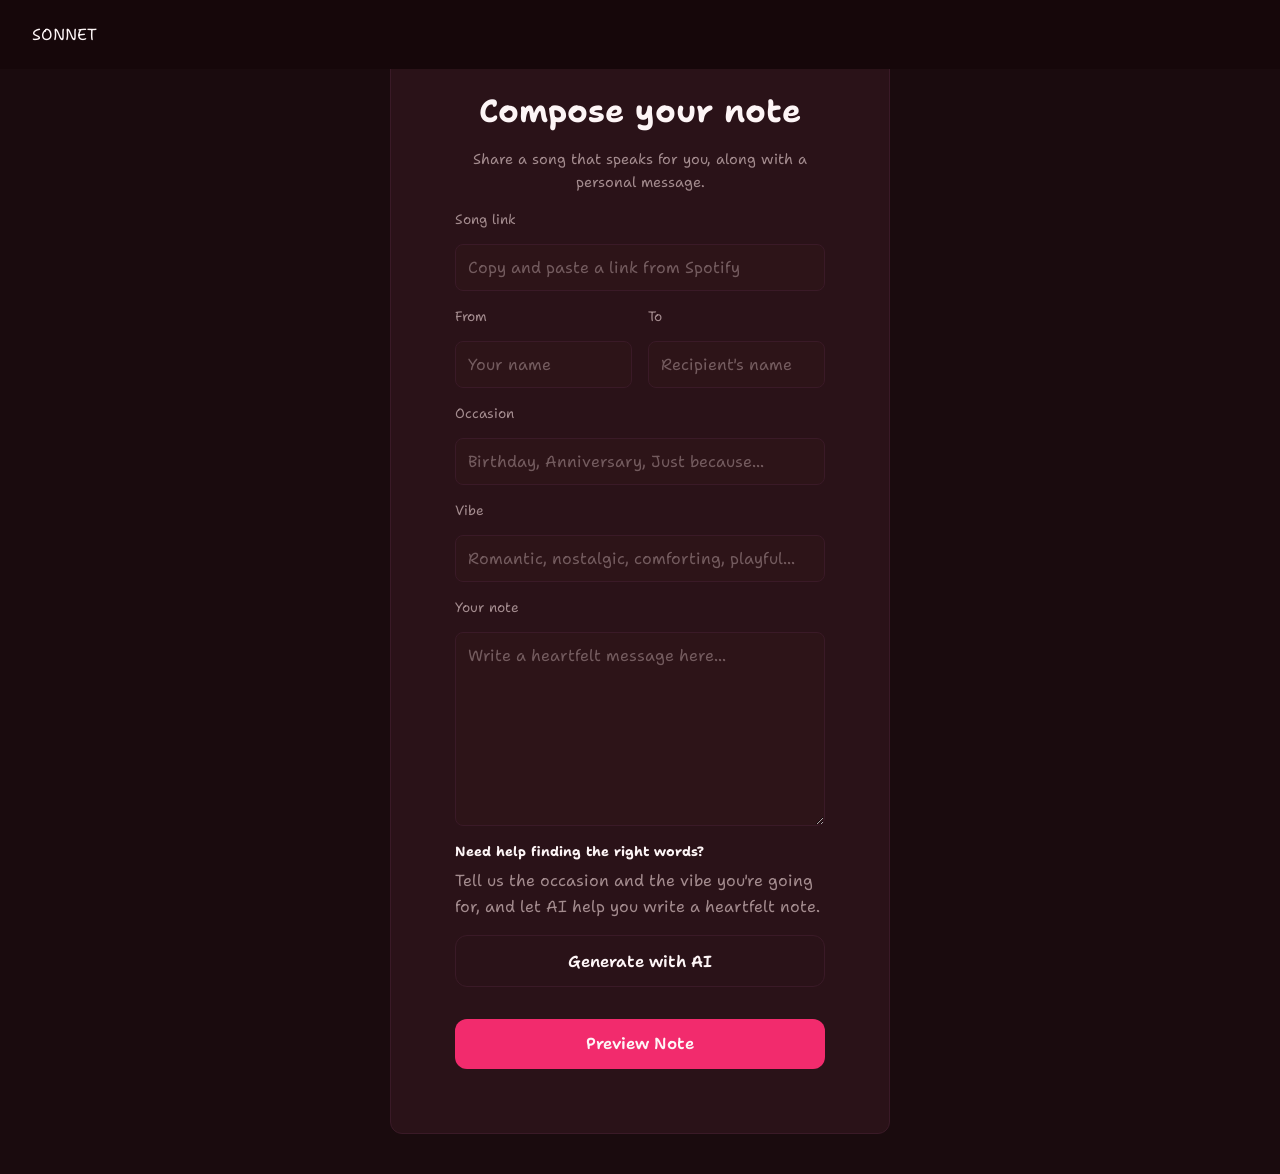
==== commit 1a32ffa2: "feat: Add AI note generator inputs to create page" ====
--- a/create.html
+++ b/create.html
@@ -2,6 +2,7 @@
   <head>
     <meta charset="UTF-8" />
     <meta name="viewport" content="width=device-width, initial-scale=1.0" />
+    <title>Create Note</title>
     <title>Create Note</title>
     <link rel="stylesheet" href="styles/base.css" />
     <link rel="stylesheet" href="styles/component.css" />
@@ -58,16 +59,52 @@
             />
           </div>
         </div>
+
+        <div class="field-group flex-col gap-sm">
+          <label for="occasion" class="text-small">Occasion</label>
+          <input
+            type="text"
+            id="occasion"
+            name="occasion"
+            placeholder="Birthday, Anniversary, Just because..."
+          />
+        </div>
+
+        <div class="field-group flex-col gap-sm">
+          <label for="vibe" class="text-small">Vibe</label>
+          <input
+            type="text"
+            id="vibe"
+            name="vibe"
+            placeholder="Romantic, nostalgic, comforting, playful..."
+          />
+        </div>
         
         <div class="field-group flex-col gap-sm">
           <label for="your-note" class="text-small">Your note</label>
           <textarea
             id="your-note"
             name="your-note"
+            rows="8"
             required
             placeholder="Write a heartfelt message here..."
           ></textarea>
         </div>
+
+        <section class="ai-generator">
+          <h5>Need help finding the right words?</h5>
+          <p>
+            Tell us the occasion and the vibe you're going for, and let AI help you write a heartfelt note.
+          </p>
+          <button
+            type="button"
+            id="generate-note"
+            class="btn-secondary"
+          >
+            Generate with AI
+          </button>
+          <p id="ai-status" class="text-small"></p>
+        </section>
         
         <button type="submit" class="btn-primary">Preview Note</button>
       </form>
--- a/styles/base.css
+++ b/styles/base.css
@@ -1,26 +1,37 @@
 :root {
+--font-family-body: "Shantell Sans", "Comic Sans MS", "Bradley Hand", cursive, sans-serif;
+
   /* Colors */
+  /* Base surfaces */
   --background: #1a0b0e;
+  --card: #2a1218;
+  --muted: #2b151c;
+  --sidebar: #16070a;
+
+  /* Text and borders */
   --foreground: #fdf5f6;
+  --muted-foreground: #a38b8e;
   --border: #3a1a27;
   --input: #2d1418;
+
+  /* Brand */
   --primary: #f22b6d;
   --primary-foreground: #fdf5f6;
   --secondary: #2d1418;
   --secondary-foreground: #fdf5f6;
-  --muted: #2b151c;
-  --muted-foreground: #a38b8e;
+  --accent: #ff8da1;
+  --accent-foreground: #1a0b0e;
+
+  /* Status */
   --success: #214030;
   --success-foreground: #e6f9f0;
-  --accent: #ff8da1;
-  --accent-foreground: #1a0b0e;
+  --warning: #4a2a16;
+  --warning-foreground: #ffefd8;
   --destructive: #550019;
   --destructive-foreground: #ffecef;
-  --warning: #4a2a16;
-  --warning-foreground: #ffefd8;
-  --card: #2a1218;
+
+  /* Sidebar */
   --card-foreground: #fdf5f6;
-  --sidebar: #16070a;
   --sidebar-foreground: #fdf5f6;
   --sidebar-primary: #3b1723;
   --sidebar-primary-foreground: #fdf5f6;
@@ -57,8 +68,6 @@
   --font-weight-regular: 400;
   --font-weight-bold: 700;
 
-  /* Font Families */
-  --font-family-body: Shantell Sans;
 }
 
 /* GLOBAL RESETS & BASE STYLES */
--- a/styles/component.css
+++ b/styles/component.css
@@ -123,6 +123,10 @@
   border-color: var(--primary);
 }
 
+textarea {
+  resize: vertical;
+}
+
 input::placeholder,
 textarea::placeholder {
   color: var(--muted-foreground);
@@ -145,10 +149,11 @@
 /* NOTE CARD COMPONENT */
 
 .note {
-  background: rgba(255, 255, 255, 0.04);
+  background: #fdf5f6;
   padding: var(--spacing-lg);
-  border-radius: var(--radius-lg);
+  border-radius: var(--radius-sm);
   border: 1px solid var(--border);
+  rotate: -1deg;
 }
 
 .note-header {
@@ -159,7 +164,15 @@
   margin-bottom: var(--spacing-md);
 }
 
+.from{
+  font-size: 0.9rem;
+  margin-top: var(--spacing-md);
+  color: var(--muted-foreground);
+  width: 100%;
+  text-align: right;
+}
+
 .actions {
   justify-content: space-between;
   margin-top: var(--spacing-md);
-}
+}
--- a/styles/layout.css
+++ b/styles/layout.css
@@ -170,8 +170,8 @@
 /* FOOTER LAYOUT */
 
 footer {
-  display: grid;
-  grid-template-columns: auto auto;
+  display: flex;
+  flex-direction: column;
   gap: var(--spacing-md);
   padding: var(--spacing-xl) var(--spacing-md);
   text-align: center;
@@ -191,6 +191,11 @@
 /* RESPONSIVE: TABLET (min-width: 640px) */
 
 @media (min-width: 640px) {
+
+  header {
+    gap: 50px;
+  }
+
   /* Keep hamburger menu on tablet */
   .nav__container > a:not(:first-child) {
     display: none;
@@ -272,6 +277,7 @@
     grid-template-columns: 1fr 1fr;
     grid-template-rows: auto 1fr;
     margin-bottom: var(--spacing-2xl);
+    gap: 50px;
   }
 
   .nav__container {
